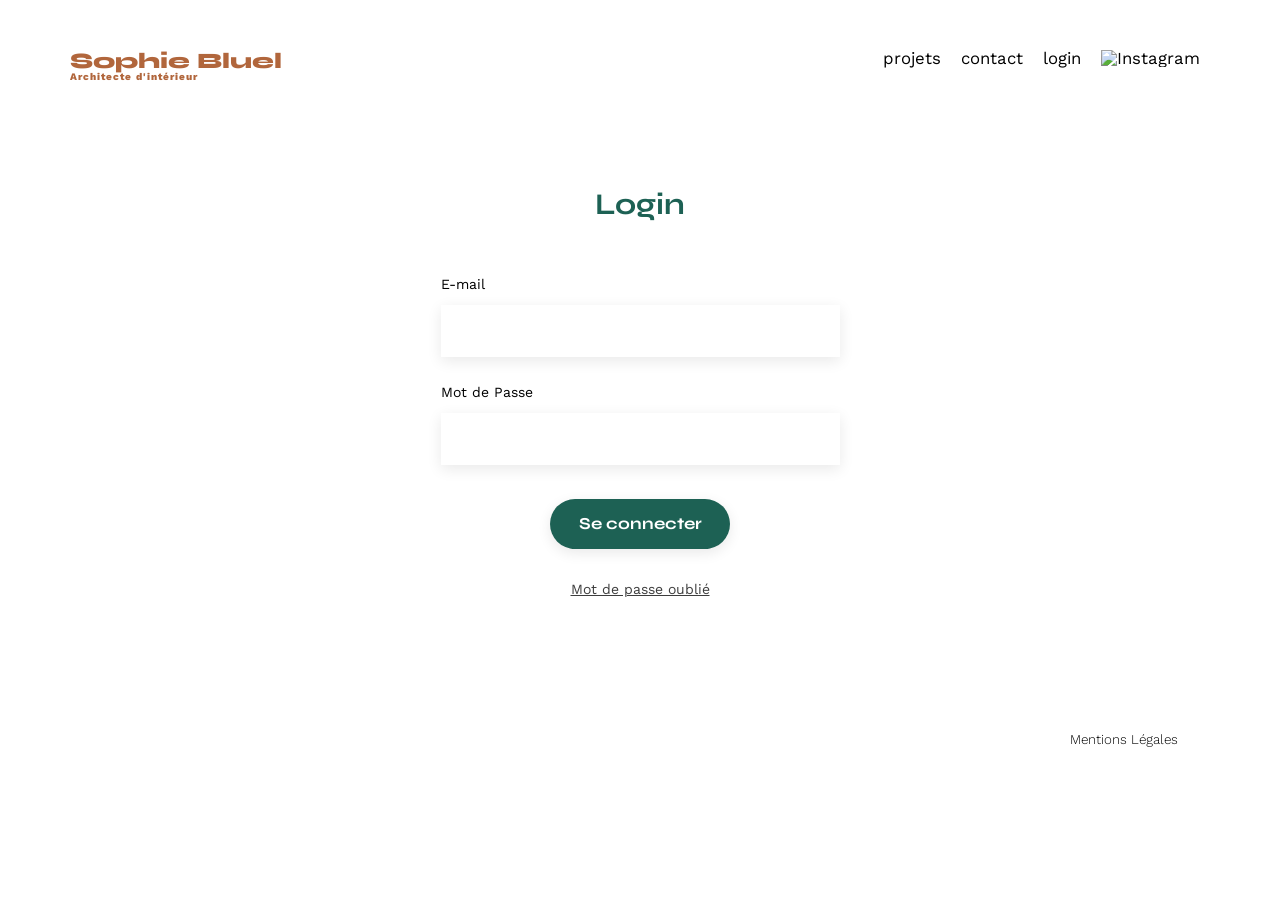
==== FrontEnd/login.html @ 363b49ae "Filters et Login Page" ====
<!DOCTYPE html>
<html lang="fr">
<head>
	<meta charset="UTF-8">
	<title>Sophie Bluel - Architecte d'intérieur</title>
	<meta name="viewport" content="width=device-width, initial-scale=1.0">
	<link rel="preconnect" href="https://fonts.googleapis.com">
	<link rel="preconnect" href="https://fonts.gstatic.com" crossorigin>
	<link href="https://fonts.googleapis.com/css2?family=Syne:wght@700;800&family=Work+Sans&display=swap" rel="stylesheet">
	<meta name="description" content="">
	<link rel="stylesheet" href="./assets/style.css">
	<script type="module" src="./assets/login.js"></script>
</head>
<body>
<header>
	<h1>Sophie Bluel <span>Architecte d'intérieur</span></h1>
	<nav>
		<ul>
			<li>projets</li>
			<li>contact</li>
			<li><a href="./login.html">login</a></li>
			<li><img src="./assets/icons/instagram.png" alt="Instagram"></li>
		</ul>
	</nav>
</header>
<main>
	<section id="login">
		<h2>Login</h2>
		<form action="#" method="post" id="login-form">
			<label for="email">E-mail</label>
			<input type="email" name="email" id="email">
			<label for="motDePasse">Mot de Passe</label>
			<input type="password" name="motDePasse" id="motDePasse">
			<input type="submit" value="Se connecter">
		</form>
		<a href="#" id="mdpOublie">Mot de passe oublié</a>
	</section>
</main>
<footer>
	<nav>
		<ul>
			<li>Mentions Légales</li>
		</ul>
	</nav>
</footer>
</body>
</html>
---- FrontEnd/assets/style.css ----
/* http://meyerweb.com/eric/tools/css/reset/
   v2.0 | 20110126
   License: none (public domain)
*/

html, body, div, span, applet, object, iframe,
h1, h2, h3, h4, h5, h6, p, blockquote, pre,
a, abbr, acronym, address, big, cite, code,
del, dfn, em, img, ins, kbd, q, s, samp,
small, strike, strong, sub, sup, tt, var,
b, u, i, center,
dl, dt, dd, ol, ul, li,
fieldset, form, label, legend,
table, caption, tbody, tfoot, thead, tr, th, td,
article, aside, canvas, details, embed,
figure, figcaption, footer, header, hgroup,
menu, nav, output, ruby, section, summary,
time, mark, audio, video {
	margin: 0;
	padding: 0;
	border: 0;
	font-size: 100%;
	font: inherit;
	vertical-align: baseline;
}
/* HTML5 display-role reset for older browsers */
article, aside, details, figcaption, figure,
footer, header, hgroup, menu, nav, section {
	display: block;
}
body {
	line-height: 1;
}
ol, ul {
	list-style: none;
}
blockquote, q {
	quotes: none;
}
blockquote:before, blockquote:after,
q:before, q:after {
	content: '';
	content: none;
}
table {
	border-collapse: collapse;
	border-spacing: 0;
}
/** end reset css**/
body {
	max-width: 1140px;
	margin:auto;
	font-family: 'Work Sans' ;
	font-size: 14px;
}
header {
	display: flex;
	justify-content: space-between;
	margin: 50px 0
}
section {
	margin: 50px 0
}

h1{
	display: flex;
	flex-direction: column;
	font-family: 'Syne';
	font-size: 22px;
	font-weight: 800;
	color: #B1663C
}

h1 > span {
	font-family: 'Work Sans';
	font-size:10px;
	letter-spacing: 0.1em;
;
}

h2{
	font-family: 'Syne';
	font-weight: 700;
	font-size: 30px;
	color: #1D6154
}
nav ul {
	display: flex;
	align-items: center;
	list-style-type: none;

}
nav li {
	padding: 0 10px;
	font-size: 1.2em;
}
nav li a {
	text-decoration: none;
	color: black;
}

nav li a:active, a:hover {
	font-weight: bolder;
}

li:hover {
	color: #B1663C;
}


#introduction {
	display: flex;
	align-items: center;
}
#introduction figure {
	flex: 1
}
#introduction img {
	display: block;
	margin: auto;
	width: 80%;
}

#introduction article {
	flex: 1
}
#introduction h2 {
	margin-bottom: 1em;
}

#introduction p {
	margin-bottom: 0.5em;
}
#portfolio h2 {
	text-align: center;
	margin-bottom: 1em;
}
.gallery {
	width: 100%;
	display: grid;
	grid-template-columns: 1fr 1fr 1fr;
	grid-column-gap: 20px;
	grid-row-gap: 20px;
}

.gallery img {
	width: 100%;

}
#contact {
	width: 50%;
	margin: auto;
}
#login {
	width: 35%;
	margin: auto;
	padding-top: 5%;
	padding-bottom: 10%;
}
#contact > *, #login > * {
	text-align: center;

}
#contact h2, #login h2{
	margin-bottom: 20px;
}
#contact form, #login form {
	text-align: left;
	margin-top:30px;
	display: flex;
	flex-direction: column;
}

#contact input, #login input {
	height: 50px;
	font-size: 1.2em;
	border: none;
	box-shadow: 0px 4px 14px rgba(0, 0, 0, 0.09);
}
#contact label, #login label {
	margin: 2em 0 1em 0;
}
#contact textarea {
	border: none;
	box-shadow: 0px 4px 14px rgba(0, 0, 0, 0.09);
}
#login #mdpOublie {
	color: #3D3D3D;
	display: block;
}

input[type="submit"]{
	font-family: 'Syne';
	font-weight: 700;
	color: white;
	background-color: #1D6154;
	margin : 2em auto ;
	width: 180px;
	text-align: center;
	border-radius: 60px ;
}

footer nav ul {
	display: flex;
	justify-content: flex-end;
	margin: 2em;
	font-weight: 300;
	color: black;
	font-size: 0.8em;
}

#filtres {
	display: flex;
	justify-content: center;
	flex-wrap: wrap;
	gap: 10px;
	margin-bottom: 50px;
}

#filtres button {
	font-family: 'Syne';
	font-weight: 700;
	font-size: 1.2em;
	color: #1D6154;
	background-color: transparent;
	border: 1px solid #1D6154; 
	border-radius: 60px;
	padding: 9px 25px;
	min-width: 100px;
	cursor: pointer;
}

#filtres button:hover,
#filtres button.active {
	background-color: #1D6154;
	color: white;
}
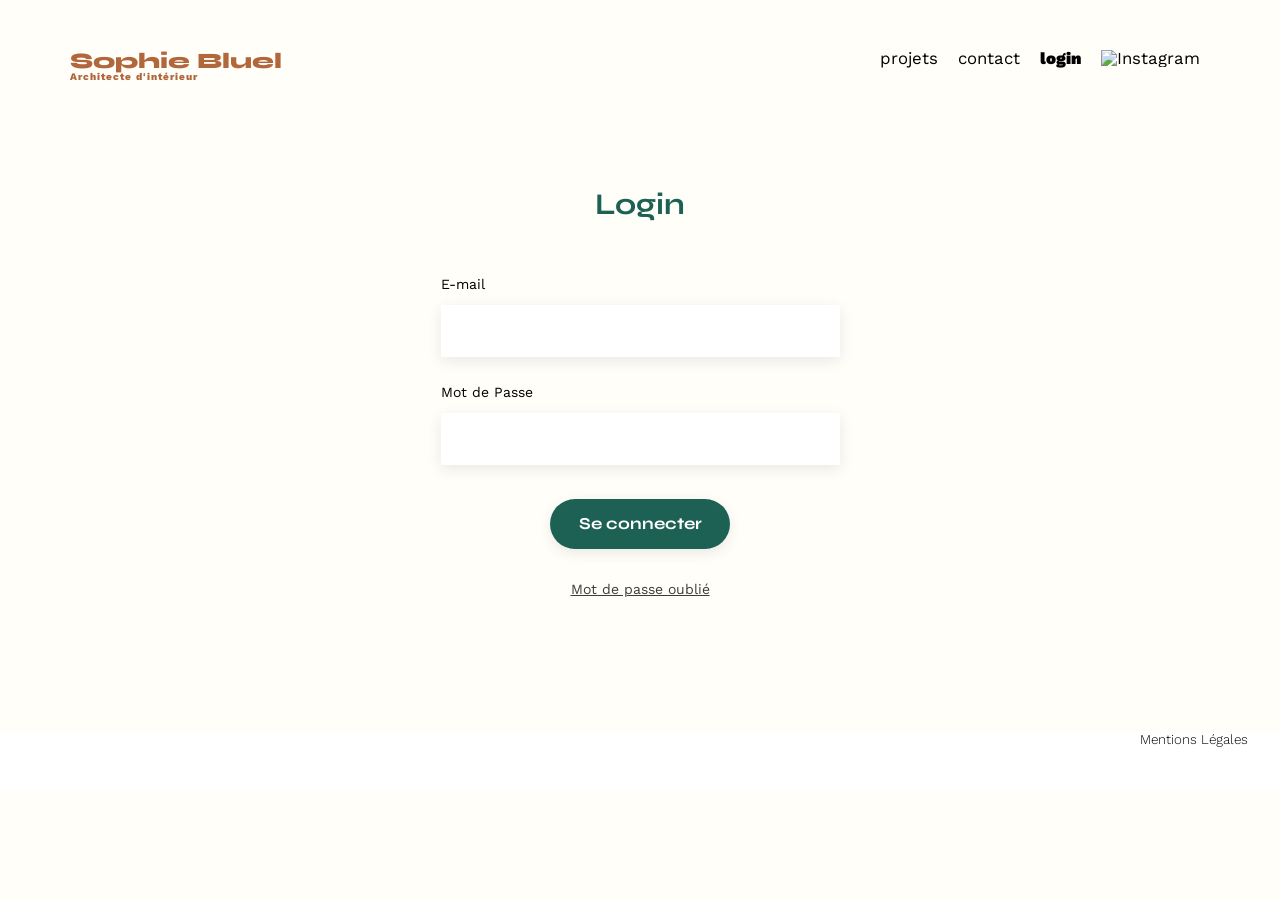
==== commit 05ddc272: "Creation du modal d'edition" ====
--- a/FrontEnd/login.html
+++ b/FrontEnd/login.html
@@ -18,7 +18,7 @@
 		<ul>
 			<li>projets</li>
 			<li>contact</li>
-			<li><a href="./login.html">login</a></li>
+			<li style="font-weight: 900;" ><a href="./login.html">login</a></li>
 			<li><img src="./assets/icons/instagram.png" alt="Instagram"></li>
 		</ul>
 	</nav>
--- a/FrontEnd/assets/style.css
+++ b/FrontEnd/assets/style.css
@@ -30,6 +30,8 @@
 }
 body {
 	line-height: 1;
+	background-color: #FFFEF8;
+;
 }
 ol, ul {
 	list-style: none;
@@ -58,6 +60,14 @@
 	justify-content: space-between;
 	margin: 50px 0
 }
+
+footer nav {
+	height: 56px;
+	background-color: white;
+	width: 100vw;
+	margin-left: calc(50% - 50vw);
+}
+
 section {
 	margin: 50px 0
 }
@@ -189,7 +199,7 @@
 	display: block;
 }
 
-input[type="submit"]{
+input[type="submit"] {
 	font-family: 'Syne';
 	font-weight: 700;
 	color: white;
@@ -215,6 +225,10 @@
 	flex-wrap: wrap;
 	gap: 10px;
 	margin-bottom: 50px;
+}
+
+#filtres.hidden {
+	display: none;
 }
 
 #filtres button {
@@ -236,3 +250,132 @@
 	color: white;
 }
 
+.mode-edition {
+	background-color: black;
+	color: white;
+	height: 56px;
+	text-align: center;
+	align-content: center;
+	width: 100vw;
+	margin-left: calc(50% - 50vw);
+}
+
+#btn-modifier {
+	font-family: 'Work Sans';
+	font-size: 14px;
+	font-weight: normal;
+	color: black;
+	text-decoration: none;
+	margin-left: 30px;
+}
+
+.overlay {
+	position: fixed;
+	top: 0;
+	left: 0;
+	width: 100%;
+	height: 100%;
+	background-color: rgba(0, 0, 0, 0.5);
+	display: none;
+	z-index: 10;
+}
+
+.modal {
+	position: fixed;
+	top: 50%;
+	left: 50%;
+	transform: translate(-50%, -50%);
+	width: 630px;
+	height: 688px;
+	background-color: white;
+	box-shadow: rgba(0, 0, 0, 0.15) 1.95px 1.95px 2.6px;
+	border-radius: 10px;
+	padding: 20px;
+	display: none;
+	z-index: 11;
+}
+
+.overlay.open,
+.modal.open {
+	display: block;
+}
+
+.modal_close {
+	position: absolute;
+	top: 16px;
+	right: 16px;
+	cursor: pointer;
+	padding-bottom: 25px;
+	padding-top: 10px;
+	padding-left: 10px;
+	padding-right: 10px;
+}
+
+.modal_close svg {
+	height: 24px;
+	width: 24px;
+}
+
+.modal_titre {
+	font-size: 26px;
+	text-align: center;
+	padding: 30px;
+}
+
+.ajouter_photo {
+	font-family: 'Syne';
+	font-weight: 700;
+	align-items: center;
+	color: white;
+	background-color: #1D6154;
+	margin : 2em auto ;
+	width: 180px;
+	text-align: center;
+	border-radius: 60px;
+	padding: 13px;
+	cursor: pointer;
+}
+
+.modal_body {
+	display: grid;
+	grid-template-columns: repeat(5, 1fr);
+	gap: 10px;
+	padding-left: 50px;
+	padding-right: 50px;
+}
+
+.modal_body figure {
+	position: relative;
+	margin: 0;
+}
+
+.modal_line {
+	grid-column: 1 / -1;   
+	border: none;
+	border-top: 1px solid #B3B3B3;
+	margin: 35px 0 0;
+}
+
+.delete_btn {
+	position: absolute;
+	top: 6px;
+	right: 6px;
+	width: 17px;
+	height: 17px;
+	padding: 0;
+	border: none;
+	border-radius: 2px;
+	background-color: black;
+	color: white;
+	font-size: 9px;
+	cursor: pointer;
+	display: flex;
+	align-items: center;
+	justify-content: center;
+}
+
+.image_modal {
+	width: 100%;
+	height: auto;
+	display: block;
+}
